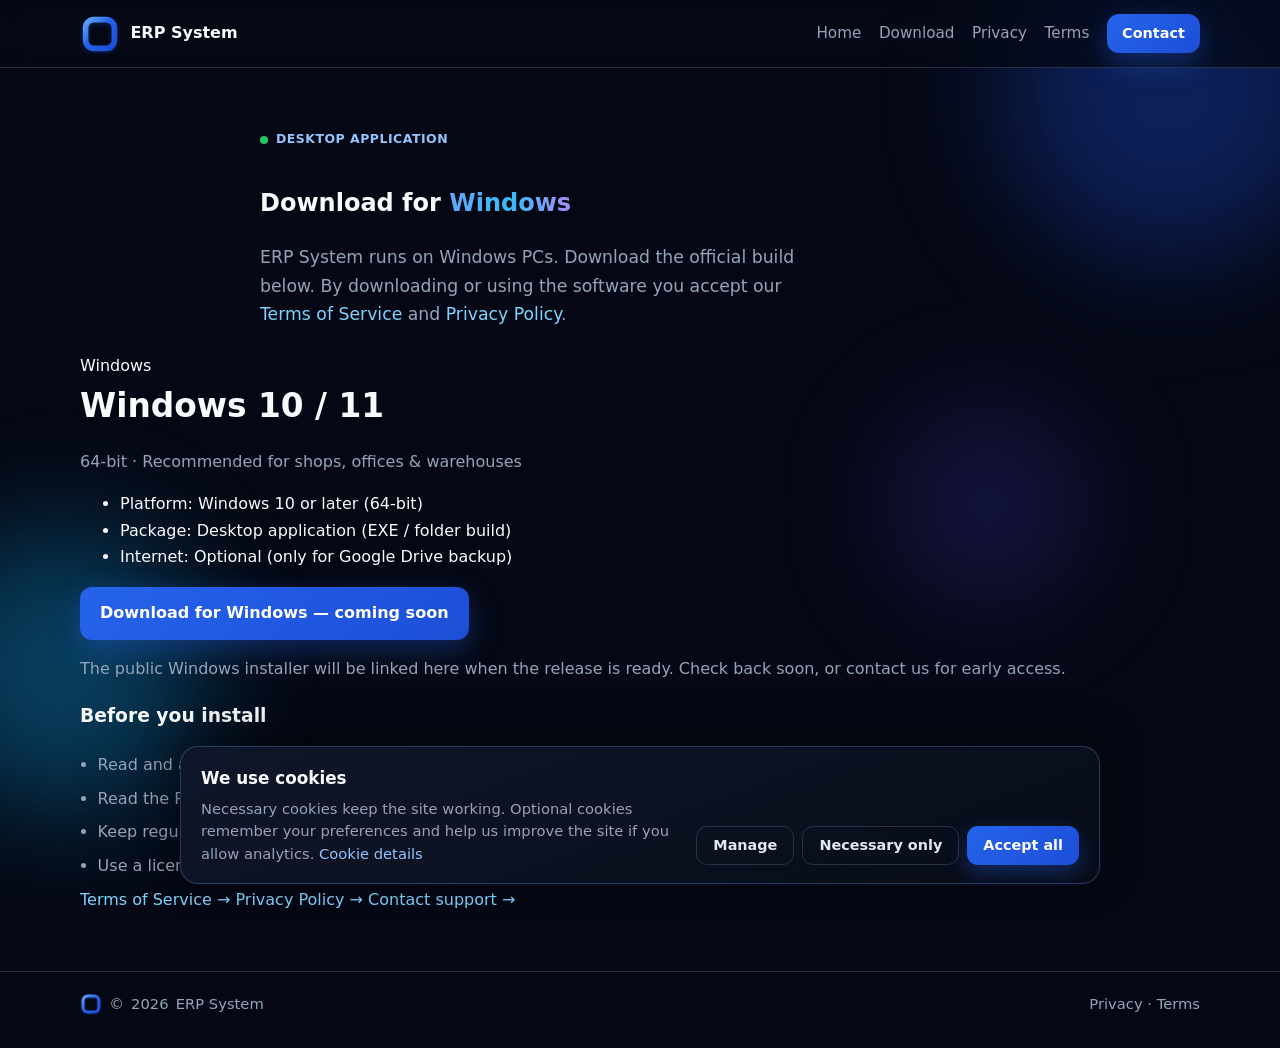
==== download.html @ c2de8b83 "Add Windows download page; strengthen liability/no-litigation acceptance; 48-50h best-effort reply" ====
<!DOCTYPE html>
<html lang="en">
<head>
  <meta charset="UTF-8" />
  <meta name="viewport" content="width=device-width, initial-scale=1" />
  <title>Download — ERP System for Windows</title>
  <meta name="description" content="Download ERP System for Windows. Professional desktop ERP for invoices, delivery challans, and backups." />
  <link rel="stylesheet" href="styles.css" />
  <link rel="icon" href="logo.svg" type="image/svg+xml" />
</head>
<body>
  <div class="page">
    <div class="bg-orbs" aria-hidden="true">
      <span class="orb orb-1"></span>
      <span class="orb orb-2"></span>
      <span class="orb orb-3"></span>
    </div>

    <header class="nav">
      <div class="container nav-inner">
        <a class="brand" href="index.html">
          <img src="logo.svg" alt="" class="brand-logo" width="40" height="40" />
          <span>ERP System</span>
        </a>
        <nav>
          <a href="index.html">Home</a>
          <a href="download.html">Download</a>
          <a href="privacy.html">Privacy</a>
          <a href="terms.html">Terms</a>
          <a class="btn btn-sm" href="index.html#contact">Contact</a>
        </nav>
      </div>
    </header>

    <section class="section download-hero">
      <div class="container narrow reveal show">
        <p class="eyebrow"><span class="pulse-dot"></span> Desktop application</p>
        <h1>Download for <span class="gradient-text">Windows</span></h1>
        <p class="lead">
          ERP System runs on Windows PCs. Download the official build below.
          By downloading or using the software you accept our
          <a href="terms.html">Terms of Service</a> and
          <a href="privacy.html">Privacy Policy</a>.
        </p>
      </div>

      <div class="container download-grid">
        <article class="download-card reveal show">
          <div class="download-os">
            <span class="os-badge">Windows</span>
            <h2>Windows 10 / 11</h2>
            <p class="muted">64-bit · Recommended for shops, offices &amp; warehouses</p>
          </div>
          <ul class="download-meta">
            <li>Platform: Windows 10 or later (64-bit)</li>
            <li>Package: Desktop application (EXE / folder build)</li>
            <li>Internet: Optional (only for Google Drive backup)</li>
          </ul>
          <!-- Replace href when official build is ready -->
          <a class="btn download-btn" id="win-download" href="#" aria-disabled="true">
            Download for Windows — coming soon
          </a>
          <p class="download-note muted">
            The public Windows installer will be linked here when the release is ready.
            Check back soon, or contact us for early access.
          </p>
        </article>

        <article class="download-side reveal show delay-1">
          <h3>Before you install</h3>
          <ul class="checklist">
            <li>Read and accept the Terms of Service</li>
            <li>Read the Privacy Policy</li>
            <li>Keep regular local backups of your data</li>
            <li>Use a licensed Windows PC you control</li>
          </ul>
          <div class="download-links">
            <a href="terms.html">Terms of Service →</a>
            <a href="privacy.html">Privacy Policy →</a>
            <a href="mailto:kingofdevilkillr1@gmail.com">Contact support →</a>
          </div>
        </article>
      </div>
    </section>

    <footer class="footer">
      <div class="container footer-inner">
        <span class="footer-brand">
          <img src="logo.svg" alt="" width="22" height="22" />
          © <span id="y"></span> ERP System
        </span>
        <span>
          <a href="privacy.html">Privacy</a>
          ·
          <a href="terms.html">Terms</a>
        </span>
      </div>
    </footer>
  </div>
  <script src="main.js"></script>
</body>
</html>
---- styles.css ----
:root {
  --bg: #050814;
  --bg-alt: #0a1020;
  --card: rgba(17, 24, 39, 0.85);
  --text: #f8fafc;
  --muted: #94a3b8;
  --line: rgba(51, 65, 85, 0.7);
  --brand: #2563eb;
  --brand-2: #38bdf8;
  --radius: 18px;
  --max: 1120px;
  --font: system-ui, -apple-system, "Segoe UI", Roboto, Helvetica, Arial, sans-serif;
}

* { box-sizing: border-box; }
html { scroll-behavior: smooth; }
body {
  margin: 0;
  font-family: var(--font);
  background: var(--bg);
  color: var(--text);
  line-height: 1.65;
  overflow-x: hidden;
}
a { color: #7dd3fc; text-decoration: none; }
a:hover { text-decoration: underline; }

.container { width: min(100% - 2rem, var(--max)); margin-inline: auto; }
.narrow { width: min(100% - 2rem, 760px); }

/* ===== INTRO ===== */
.intro {
  position: fixed; inset: 0; z-index: 1000;
  display: grid; place-content: center; justify-items: center;
  background: radial-gradient(ellipse at center, #0b1530 0%, #050814 70%);
  transition: opacity 0.7s ease, visibility 0.7s;
}
.intro.hide { opacity: 0; visibility: hidden; pointer-events: none; }
.intro-glow {
  position: absolute; width: 280px; height: 280px; border-radius: 50%;
  background: radial-gradient(circle, rgba(37,99,235,0.45), transparent 70%);
  filter: blur(8px); animation: pulse-glow 2.2s ease-in-out infinite;
}
.intro-logo-wrap { position: relative; z-index: 1; margin-bottom: 1.25rem; }
.intro-logo { display: block; filter: drop-shadow(0 12px 30px rgba(37,99,235,0.5)); }
.intro-ring {
  position: absolute; inset: -18px; border-radius: 36px;
  border: 2px solid rgba(96,165,250,0.35);
  animation: ring-spin 4s linear infinite;
}
.intro-title {
  margin: 0; font-size: 2rem; letter-spacing: -0.02em;
  animation: fade-up 0.8s 0.2s both;
}
.intro-sub {
  margin: 0.4rem 0 1.4rem; color: var(--muted);
  animation: fade-up 0.8s 0.35s both;
}
.intro-bar {
  width: 160px; height: 4px; border-radius: 99px; background: #1e293b; overflow: hidden;
  animation: fade-up 0.8s 0.5s both;
}
.intro-bar span {
  display: block; height: 100%; width: 40%;
  background: linear-gradient(90deg, var(--brand), var(--brand-2));
  border-radius: 99px;
  animation: bar-slide 1.1s ease-in-out infinite;
}

/* ===== PAGE MOTION ===== */
.page { position: relative; min-height: 100vh; }
.bg-orbs { position: fixed; inset: 0; pointer-events: none; z-index: 0; overflow: hidden; }
.orb {
  position: absolute; border-radius: 50%; filter: blur(60px); opacity: 0.35;
  animation: drift 18s ease-in-out infinite;
}
.orb-1 { width: 340px; height: 340px; background: #1d4ed8; top: -80px; right: -60px; }
.orb-2 { width: 280px; height: 280px; background: #0ea5e9; bottom: 10%; left: -80px; animation-delay: -6s; }
.orb-3 { width: 200px; height: 200px; background: #4f46e5; top: 45%; right: 15%; animation-delay: -11s; opacity: 0.22; }

.nav {
  position: sticky; top: 0; z-index: 20;
  backdrop-filter: blur(14px);
  background: rgba(5, 8, 20, 0.75);
  border-bottom: 1px solid var(--line);
}
.nav-inner {
  display: flex; align-items: center; justify-content: space-between;
  padding: 0.85rem 0; gap: 1rem;
}
.brand {
  display: flex; align-items: center; gap: 0.65rem;
  color: var(--text); font-weight: 700; text-decoration: none;
}
.brand-logo { border-radius: 10px; }
nav { display: flex; flex-wrap: wrap; gap: 0.85rem 1.1rem; align-items: center; }
nav a { color: var(--muted); font-size: 0.95rem; text-decoration: none; }
nav a:hover { color: var(--text); }

.btn {
  display: inline-flex; align-items: center; justify-content: center;
  padding: 0.85rem 1.25rem; border-radius: 12px;
  background: linear-gradient(135deg, #2563eb, #1d4ed8);
  color: white !important; font-weight: 700; text-decoration: none !important;
  border: none; box-shadow: 0 10px 28px rgba(37,99,235,0.35);
  transition: transform 0.15s ease, box-shadow 0.15s ease;
}
.btn:hover { transform: translateY(-2px); box-shadow: 0 14px 32px rgba(37,99,235,0.45); }
.btn-sm { padding: 0.5rem 0.95rem; font-size: 0.9rem; }
.btn-ghost {
  background: transparent; border: 1px solid var(--line);
  color: var(--text) !important; box-shadow: none;
}
.btn-ghost:hover { border-color: #475569; background: rgba(15,23,42,0.6); }

.hero {
  position: relative; z-index: 1;
  padding: 4.8rem 0 3.8rem;
}
.hero-grid {
  display: grid; grid-template-columns: 1.25fr 0.95fr;
  gap: 2.5rem; align-items: center;
}
.eyebrow {
  display: inline-flex; align-items: center; gap: 0.5rem;
  color: #93c5fd; font-weight: 700; letter-spacing: 0.04em;
  text-transform: uppercase; font-size: 0.78rem; margin: 0 0 0.85rem;
}
.pulse-dot {
  width: 8px; height: 8px; border-radius: 50%; background: #22c55e;
  box-shadow: 0 0 0 0 rgba(34,197,94,0.6);
  animation: pulse-dot 1.6s infinite;
}
.hero h1 {
  font-size: clamp(2.05rem, 4.2vw, 3.15rem);
  line-height: 1.12; margin: 0 0 1rem; letter-spacing: -0.03em;
}
.gradient-text {
  background: linear-gradient(90deg, #60a5fa, #38bdf8, #a78bfa);
  -webkit-background-clip: text; background-clip: text; color: transparent;
}
.lead { color: var(--muted); font-size: 1.08rem; margin: 0 0 1.5rem; max-width: 36rem; }
.lead-sm { color: var(--muted); margin: 0 0 1rem; }
.hero-actions { display: flex; flex-wrap: wrap; gap: 0.75rem; }

.hero-visual { display: flex; justify-content: center; }
.hero-card {
  width: min(100%, 340px);
  background: linear-gradient(160deg, rgba(30,41,59,0.9), rgba(15,23,42,0.95));
  border: 1px solid var(--line);
  border-radius: 24px;
  padding: 1.7rem;
  box-shadow: 0 25px 60px rgba(0,0,0,0.4);
}
.hero-logo { display: block; margin-bottom: 1rem; filter: drop-shadow(0 10px 24px rgba(37,99,235,0.45)); }
.hero-card h3 { margin: 0 0 0.75rem; }
.hero-card ul { margin: 0; padding-left: 1.1rem; color: var(--muted); }
.hero-card li { margin: 0.4rem 0; }

.section { position: relative; z-index: 1; padding: 3.6rem 0; }
.section-alt {
  background: linear-gradient(180deg, rgba(10,16,32,0.9), rgba(5,8,20,0.5));
  border-block: 1px solid var(--line);
}
.section h2 { margin: 0 0 0.5rem; font-size: clamp(1.55rem, 3vw, 2.05rem); }
.section-lead { color: var(--muted); margin: 0 0 1.75rem; }
.section-head { margin-bottom: 0.5rem; }

.cards {
  display: grid; grid-template-columns: repeat(3, 1fr); gap: 1rem;
}
.card {
  background: var(--card);
  border: 1px solid var(--line);
  border-radius: var(--radius);
  padding: 1.3rem;
  transition: transform 0.25s ease, border-color 0.25s ease, box-shadow 0.25s ease;
  backdrop-filter: blur(8px);
}
.card:hover {
  transform: translateY(-6px);
  border-color: rgba(96,165,250,0.45);
  box-shadow: 0 18px 40px rgba(0,0,0,0.3);
}
.card-icon { font-size: 1.4rem; margin-bottom: 0.55rem; }
.card h3 { margin: 0 0 0.45rem; font-size: 1.05rem; }
.card p { margin: 0; color: var(--muted); font-size: 0.96rem; }

.checklist { margin: 1.25rem 0 0; padding-left: 1.1rem; color: var(--muted); }
.checklist li { margin: 0.45rem 0; }
.links-row { display: flex; gap: 1.25rem; margin-top: 1.25rem; }

.contact-pill {
  display: inline-flex; align-items: center; gap: 0.65rem;
  padding: 0.85rem 1.2rem;
  border-radius: 999px;
  background: rgba(37,99,235,0.15);
  border: 1px solid rgba(96,165,250,0.35);
  color: #e0f2fe !important;
  font-weight: 600;
  text-decoration: none !important;
  transition: background 0.2s ease, transform 0.2s ease;
}
.contact-pill:hover { background: rgba(37,99,235,0.28); transform: translateY(-2px); }
.mail-ico { font-size: 1.1rem; }

.legal-page .legal { position: relative; z-index: 1; }
.legal { padding: 2.5rem 0 4rem; max-width: 800px; }
.legal h1 { margin-bottom: 0.25rem; }
.legal h2 { margin-top: 2rem; margin-bottom: 0.55rem; font-size: 1.25rem; }
.legal h3 { margin-top: 1.2rem; margin-bottom: 0.4rem; font-size: 1.05rem; }
.legal p, .legal li { color: #cbd5e1; }
.muted { color: var(--muted); }

.footer {
  position: relative; z-index: 1;
  border-top: 1px solid var(--line);
  padding: 1.25rem 0 2rem;
  color: var(--muted); font-size: 0.92rem;
}
.footer-inner {
  display: flex; flex-wrap: wrap; gap: 0.75rem 1.25rem;
  justify-content: space-between; align-items: center;
}
.footer-brand { display: inline-flex; align-items: center; gap: 0.45rem; }
.footer a { color: var(--muted); }
.footer a:hover { color: var(--text); }

/* ===== COOKIE BANNER ===== */
.cookie-banner {
  position: fixed;
  left: 0; right: 0; bottom: 0;
  z-index: 1100;
  padding: 1rem;
  transform: translateY(110%);
  opacity: 0;
  transition: transform 0.35s ease, opacity 0.35s ease;
  pointer-events: none;
}
.cookie-banner.cookie-show {
  transform: translateY(0);
  opacity: 1;
  pointer-events: auto;
}
.cookie-banner.cookie-hide {
  transform: translateY(110%);
  opacity: 0;
}
.cookie-inner {
  width: min(100%, 920px);
  margin: 0 auto;
  display: flex;
  flex-wrap: wrap;
  gap: 1rem 1.25rem;
  align-items: flex-end;
  justify-content: space-between;
  padding: 1.15rem 1.25rem;
  border-radius: 18px;
  background: linear-gradient(160deg, rgba(15,23,42,0.98), rgba(8,12,24,0.98));
  border: 1px solid rgba(96,165,250,0.28);
  box-shadow: 0 -8px 40px rgba(0,0,0,0.45), 0 0 0 1px rgba(255,255,255,0.03);
  backdrop-filter: blur(16px);
}
.cookie-text { flex: 1 1 280px; min-width: 0; }
.cookie-text strong {
  display: block;
  font-size: 1.05rem;
  margin-bottom: 0.35rem;
}
.cookie-text p {
  margin: 0;
  color: var(--muted);
  font-size: 0.92rem;
  line-height: 1.5;
}
.cookie-text a { color: #93c5fd; }
.cookie-details {
  display: none;
  gap: 0.45rem;
  margin-top: 0.85rem;
  padding-top: 0.75rem;
  border-top: 1px solid var(--line);
}
.cookie-details.is-open {
  display: grid;
}
.cookie-details label {
  display: flex;
  gap: 0.55rem;
  align-items: flex-start;
  font-size: 0.88rem;
  color: #cbd5e1;
  cursor: pointer;
}
.cookie-details input { margin-top: 0.2rem; accent-color: #2563eb; }
.cookie-actions {
  display: flex;
  flex-wrap: wrap;
  gap: 0.5rem;
  justify-content: flex-end;
}
.cookie-btn {
  border: none;
  cursor: pointer;
  font-family: inherit;
  font-weight: 700;
  font-size: 0.9rem;
  padding: 0.65rem 1rem;
  border-radius: 11px;
  transition: transform 0.12s ease, background 0.12s ease;
}
.cookie-btn:hover { transform: translateY(-1px); }
.cookie-btn-primary {
  background: linear-gradient(135deg, #2563eb, #1d4ed8);
  color: #fff;
  box-shadow: 0 8px 20px rgba(37,99,235,0.35);
}
.cookie-btn-ghost {
  background: transparent;
  color: #e2e8f0;
  border: 1px solid var(--line);
}
.cookie-btn-ghost:hover { background: rgba(30,41,59,0.8); }

/* animations */
.float-y { animation: float-y 3s ease-in-out infinite; }
.float-slow { animation: float-y 5s ease-in-out infinite; }
.spin-soft { animation: spin-soft 12s linear infinite; }

.reveal {
  opacity: 0; transform: translateY(28px);
  transition: opacity 0.7s ease, transform 0.7s ease;
}
.reveal.show { opacity: 1; transform: none; }
.delay-1 { transition-delay: 0.12s; }
.delay-2 { transition-delay: 0.24s; }

@keyframes float-y {
  0%, 100% { transform: translateY(0); }
  50% { transform: translateY(-12px); }
}
@keyframes spin-soft {
  from { transform: rotate(0deg); }
  to { transform: rotate(360deg); }
}
@keyframes ring-spin {
  from { transform: rotate(0deg); }
  to { transform: rotate(360deg); }
}
@keyframes pulse-glow {
  0%, 100% { transform: scale(1); opacity: 0.7; }
  50% { transform: scale(1.15); opacity: 1; }
}
@keyframes bar-slide {
  0% { transform: translateX(-100%); }
  100% { transform: translateX(280%); }
}
@keyframes fade-up {
  from { opacity: 0; transform: translateY(16px); }
  to { opacity: 1; transform: none; }
}
@keyframes drift {
  0%, 100% { transform: translate(0, 0); }
  50% { transform: translate(30px, -24px); }
}
@keyframes pulse-dot {
  0% { box-shadow: 0 0 0 0 rgba(34,197,94,0.55); }
  70% { box-shadow: 0 0 0 12px rgba(34,197,94,0); }
  100% { box-shadow: 0 0 0 0 rgba(34,197,94,0); }
}

@media (max-width: 860px) {
  .hero-grid, .cards { grid-template-columns: 1fr; }
  .hero { padding-top: 3rem; }
  nav a:not(.btn) { display: none; }
  .cookie-actions { width: 100%; }
  .cookie-btn { flex: 1 1 auto; }
}
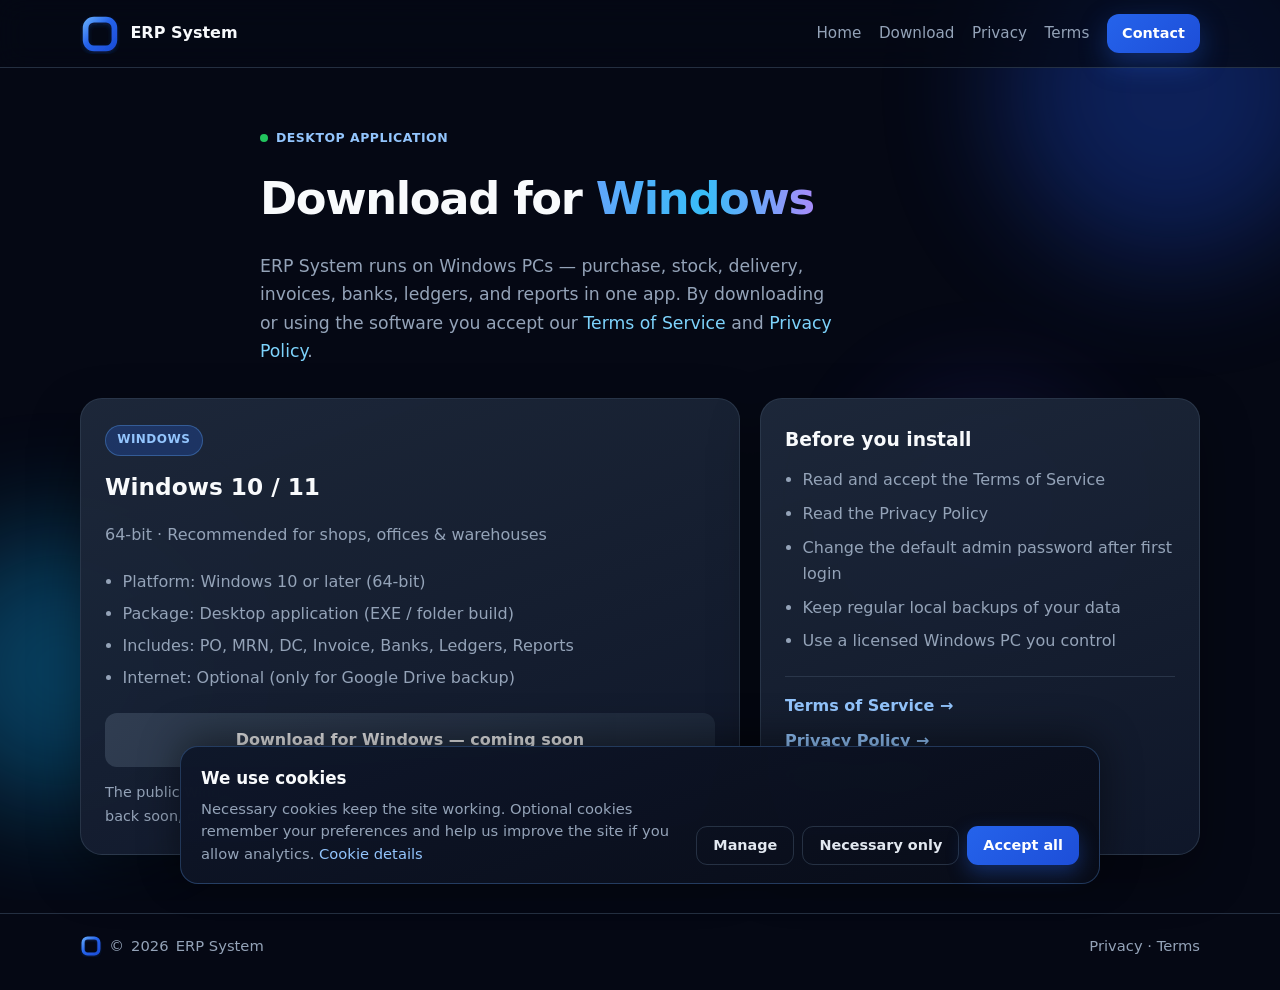
==== commit 97def869: "Download page: reflect full ERP feature set in description" ====
--- a/download.html
+++ b/download.html
@@ -4,7 +4,7 @@
   <meta charset="UTF-8" />
   <meta name="viewport" content="width=device-width, initial-scale=1" />
   <title>Download — ERP System for Windows</title>
-  <meta name="description" content="Download ERP System for Windows. Professional desktop ERP for invoices, delivery challans, and backups." />
+  <meta name="description" content="Download ERP System for Windows. Desktop ERP for PO, MRN, delivery, invoices, banks, ledgers, inventory, reports, and backups." />
   <link rel="stylesheet" href="styles.css" />
   <link rel="icon" href="logo.svg" type="image/svg+xml" />
 </head>
@@ -37,7 +37,7 @@
         <p class="eyebrow"><span class="pulse-dot"></span> Desktop application</p>
         <h1>Download for <span class="gradient-text">Windows</span></h1>
         <p class="lead">
-          ERP System runs on Windows PCs. Download the official build below.
+          ERP System runs on Windows PCs — purchase, stock, delivery, invoices, banks, ledgers, and reports in one app.
           By downloading or using the software you accept our
           <a href="terms.html">Terms of Service</a> and
           <a href="privacy.html">Privacy Policy</a>.
@@ -49,11 +49,12 @@
           <div class="download-os">
             <span class="os-badge">Windows</span>
             <h2>Windows 10 / 11</h2>
-            <p class="muted">64-bit · Recommended for shops, offices &amp; warehouses</p>
+            <p class="muted">64-bit · Recommended for shops, offices & warehouses</p>
           </div>
           <ul class="download-meta">
             <li>Platform: Windows 10 or later (64-bit)</li>
             <li>Package: Desktop application (EXE / folder build)</li>
+            <li>Includes: PO, MRN, DC, Invoice, Banks, Ledgers, Reports</li>
             <li>Internet: Optional (only for Google Drive backup)</li>
           </ul>
           <!-- Replace href when official build is ready -->
@@ -71,6 +72,7 @@
           <ul class="checklist">
             <li>Read and accept the Terms of Service</li>
             <li>Read the Privacy Policy</li>
+            <li>Change the default admin password after first login</li>
             <li>Keep regular local backups of your data</li>
             <li>Use a licensed Windows PC you control</li>
           </ul>
--- a/styles.css
+++ b/styles.css
@@ -28,7 +28,6 @@
 .container { width: min(100% - 2rem, var(--max)); margin-inline: auto; }
 .narrow { width: min(100% - 2rem, 760px); }
 
-/* ===== INTRO ===== */
 .intro {
   position: fixed; inset: 0; z-index: 1000;
   display: grid; place-content: center; justify-items: center;
@@ -48,14 +47,8 @@
   border: 2px solid rgba(96,165,250,0.35);
   animation: ring-spin 4s linear infinite;
 }
-.intro-title {
-  margin: 0; font-size: 2rem; letter-spacing: -0.02em;
-  animation: fade-up 0.8s 0.2s both;
-}
-.intro-sub {
-  margin: 0.4rem 0 1.4rem; color: var(--muted);
-  animation: fade-up 0.8s 0.35s both;
-}
+.intro-title { margin: 0; font-size: 2rem; letter-spacing: -0.02em; animation: fade-up 0.8s 0.2s both; }
+.intro-sub { margin: 0.4rem 0 1.4rem; color: var(--muted); animation: fade-up 0.8s 0.35s both; }
 .intro-bar {
   width: 160px; height: 4px; border-radius: 99px; background: #1e293b; overflow: hidden;
   animation: fade-up 0.8s 0.5s both;
@@ -63,11 +56,9 @@
 .intro-bar span {
   display: block; height: 100%; width: 40%;
   background: linear-gradient(90deg, var(--brand), var(--brand-2));
-  border-radius: 99px;
-  animation: bar-slide 1.1s ease-in-out infinite;
-}
-
-/* ===== PAGE MOTION ===== */
+  border-radius: 99px; animation: bar-slide 1.1s ease-in-out infinite;
+}
+
 .page { position: relative; min-height: 100vh; }
 .bg-orbs { position: fixed; inset: 0; pointer-events: none; z-index: 0; overflow: hidden; }
 .orb {
@@ -113,10 +104,7 @@
 }
 .btn-ghost:hover { border-color: #475569; background: rgba(15,23,42,0.6); }
 
-.hero {
-  position: relative; z-index: 1;
-  padding: 4.8rem 0 3.8rem;
-}
+.hero { position: relative; z-index: 1; padding: 4.8rem 0 3.8rem; }
 .hero-grid {
   display: grid; grid-template-columns: 1.25fr 0.95fr;
   gap: 2.5rem; align-items: center;
@@ -142,14 +130,12 @@
 .lead { color: var(--muted); font-size: 1.08rem; margin: 0 0 1.5rem; max-width: 36rem; }
 .lead-sm { color: var(--muted); margin: 0 0 1rem; }
 .hero-actions { display: flex; flex-wrap: wrap; gap: 0.75rem; }
-
 .hero-visual { display: flex; justify-content: center; }
 .hero-card {
   width: min(100%, 340px);
   background: linear-gradient(160deg, rgba(30,41,59,0.9), rgba(15,23,42,0.95));
   border: 1px solid var(--line);
-  border-radius: 24px;
-  padding: 1.7rem;
+  border-radius: 24px; padding: 1.7rem;
   box-shadow: 0 25px 60px rgba(0,0,0,0.4);
 }
 .hero-logo { display: block; margin-bottom: 1rem; filter: drop-shadow(0 10px 24px rgba(37,99,235,0.45)); }
@@ -164,18 +150,12 @@
 }
 .section h2 { margin: 0 0 0.5rem; font-size: clamp(1.55rem, 3vw, 2.05rem); }
 .section-lead { color: var(--muted); margin: 0 0 1.75rem; }
-.section-head { margin-bottom: 0.5rem; }
-
-.cards {
-  display: grid; grid-template-columns: repeat(3, 1fr); gap: 1rem;
-}
+
+.cards { display: grid; grid-template-columns: repeat(3, 1fr); gap: 1rem; }
 .card {
-  background: var(--card);
-  border: 1px solid var(--line);
-  border-radius: var(--radius);
-  padding: 1.3rem;
+  background: var(--card); border: 1px solid var(--line); border-radius: var(--radius);
+  padding: 1.3rem; backdrop-filter: blur(8px);
   transition: transform 0.25s ease, border-color 0.25s ease, box-shadow 0.25s ease;
-  backdrop-filter: blur(8px);
 }
 .card:hover {
   transform: translateY(-6px);
@@ -188,21 +168,57 @@
 
 .checklist { margin: 1.25rem 0 0; padding-left: 1.1rem; color: var(--muted); }
 .checklist li { margin: 0.45rem 0; }
-.links-row { display: flex; gap: 1.25rem; margin-top: 1.25rem; }
+.links-row { display: flex; flex-wrap: wrap; gap: 1.25rem; margin-top: 1.25rem; }
 
 .contact-pill {
   display: inline-flex; align-items: center; gap: 0.65rem;
-  padding: 0.85rem 1.2rem;
-  border-radius: 999px;
+  padding: 0.85rem 1.2rem; border-radius: 999px;
   background: rgba(37,99,235,0.15);
   border: 1px solid rgba(96,165,250,0.35);
-  color: #e0f2fe !important;
-  font-weight: 600;
-  text-decoration: none !important;
-  transition: background 0.2s ease, transform 0.2s ease;
+  color: #e0f2fe !important; font-weight: 600; text-decoration: none !important;
 }
 .contact-pill:hover { background: rgba(37,99,235,0.28); transform: translateY(-2px); }
-.mail-ico { font-size: 1.1rem; }
+
+.download-hero { padding-top: 3.5rem; }
+.download-hero h1 {
+  font-size: clamp(2rem, 4vw, 2.8rem);
+  margin: 0 0 1rem; letter-spacing: -0.03em;
+}
+.download-grid {
+  display: grid; grid-template-columns: 1.2fr 0.8fr;
+  gap: 1.25rem; margin-top: 2rem;
+}
+.download-card, .download-side {
+  background: linear-gradient(160deg, rgba(30,41,59,0.95), rgba(15,23,42,0.98));
+  border: 1px solid var(--line); border-radius: 22px;
+  padding: 1.6rem 1.5rem;
+  box-shadow: 0 20px 50px rgba(0,0,0,0.35);
+}
+.os-badge {
+  display: inline-block; padding: 0.3rem 0.7rem; border-radius: 999px;
+  font-size: 0.75rem; font-weight: 800; letter-spacing: 0.04em;
+  text-transform: uppercase;
+  background: rgba(37,99,235,0.25); color: #93c5fd;
+  border: 1px solid rgba(96,165,250,0.35); margin-bottom: 0.75rem;
+}
+.download-os h2 { margin: 0 0 0.35rem; font-size: 1.45rem; }
+.download-meta { margin: 1.25rem 0 1.4rem; padding-left: 1.1rem; color: var(--muted); }
+.download-meta li { margin: 0.35rem 0; }
+.download-btn { width: 100%; text-align: center; }
+.download-btn[aria-disabled="true"] {
+  pointer-events: none;
+  background: linear-gradient(135deg, #334155, #1e293b);
+  box-shadow: none; opacity: 0.9;
+}
+.download-note { margin: 0.9rem 0 0; font-size: 0.9rem; }
+.download-side h3 { margin: 0 0 0.75rem; }
+.download-side .checklist { margin-top: 0.5rem; }
+.download-links {
+  display: grid; gap: 0.55rem; margin-top: 1.35rem; padding-top: 1rem;
+  border-top: 1px solid var(--line);
+}
+.download-links a { color: #93c5fd; font-weight: 600; text-decoration: none; }
+.download-links a:hover { text-decoration: underline; }
 
 .legal-page .legal { position: relative; z-index: 1; }
 .legal { padding: 2.5rem 0 4rem; max-width: 800px; }
@@ -226,143 +242,65 @@
 .footer a { color: var(--muted); }
 .footer a:hover { color: var(--text); }
 
-/* ===== COOKIE BANNER ===== */
 .cookie-banner {
-  position: fixed;
-  left: 0; right: 0; bottom: 0;
-  z-index: 1100;
-  padding: 1rem;
-  transform: translateY(110%);
-  opacity: 0;
-  transition: transform 0.35s ease, opacity 0.35s ease;
-  pointer-events: none;
-}
-.cookie-banner.cookie-show {
-  transform: translateY(0);
-  opacity: 1;
-  pointer-events: auto;
-}
-.cookie-banner.cookie-hide {
-  transform: translateY(110%);
-  opacity: 0;
-}
+  position: fixed; left: 0; right: 0; bottom: 0; z-index: 1100; padding: 1rem;
+  transform: translateY(110%); opacity: 0;
+  transition: transform 0.35s ease, opacity 0.35s ease; pointer-events: none;
+}
+.cookie-banner.cookie-show { transform: translateY(0); opacity: 1; pointer-events: auto; }
+.cookie-banner.cookie-hide { transform: translateY(110%); opacity: 0; }
 .cookie-inner {
-  width: min(100%, 920px);
-  margin: 0 auto;
-  display: flex;
-  flex-wrap: wrap;
-  gap: 1rem 1.25rem;
-  align-items: flex-end;
-  justify-content: space-between;
-  padding: 1.15rem 1.25rem;
-  border-radius: 18px;
+  width: min(100%, 920px); margin: 0 auto;
+  display: flex; flex-wrap: wrap; gap: 1rem 1.25rem;
+  align-items: flex-end; justify-content: space-between;
+  padding: 1.15rem 1.25rem; border-radius: 18px;
   background: linear-gradient(160deg, rgba(15,23,42,0.98), rgba(8,12,24,0.98));
   border: 1px solid rgba(96,165,250,0.28);
-  box-shadow: 0 -8px 40px rgba(0,0,0,0.45), 0 0 0 1px rgba(255,255,255,0.03);
+  box-shadow: 0 -8px 40px rgba(0,0,0,0.45);
   backdrop-filter: blur(16px);
 }
 .cookie-text { flex: 1 1 280px; min-width: 0; }
-.cookie-text strong {
-  display: block;
-  font-size: 1.05rem;
-  margin-bottom: 0.35rem;
-}
-.cookie-text p {
-  margin: 0;
-  color: var(--muted);
-  font-size: 0.92rem;
-  line-height: 1.5;
-}
+.cookie-text strong { display: block; font-size: 1.05rem; margin-bottom: 0.35rem; }
+.cookie-text p { margin: 0; color: var(--muted); font-size: 0.92rem; line-height: 1.5; }
 .cookie-text a { color: #93c5fd; }
 .cookie-details {
-  display: none;
-  gap: 0.45rem;
-  margin-top: 0.85rem;
-  padding-top: 0.75rem;
+  display: none; gap: 0.45rem; margin-top: 0.85rem; padding-top: 0.75rem;
   border-top: 1px solid var(--line);
 }
-.cookie-details.is-open {
-  display: grid;
-}
+.cookie-details.is-open { display: grid; }
 .cookie-details label {
-  display: flex;
-  gap: 0.55rem;
-  align-items: flex-start;
-  font-size: 0.88rem;
-  color: #cbd5e1;
-  cursor: pointer;
+  display: flex; gap: 0.55rem; align-items: flex-start;
+  font-size: 0.88rem; color: #cbd5e1; cursor: pointer;
 }
 .cookie-details input { margin-top: 0.2rem; accent-color: #2563eb; }
-.cookie-actions {
-  display: flex;
-  flex-wrap: wrap;
-  gap: 0.5rem;
-  justify-content: flex-end;
-}
+.cookie-actions { display: flex; flex-wrap: wrap; gap: 0.5rem; justify-content: flex-end; }
 .cookie-btn {
-  border: none;
-  cursor: pointer;
-  font-family: inherit;
-  font-weight: 700;
-  font-size: 0.9rem;
-  padding: 0.65rem 1rem;
-  border-radius: 11px;
-  transition: transform 0.12s ease, background 0.12s ease;
-}
-.cookie-btn:hover { transform: translateY(-1px); }
+  border: none; cursor: pointer; font-family: inherit; font-weight: 700;
+  font-size: 0.9rem; padding: 0.65rem 1rem; border-radius: 11px;
+}
 .cookie-btn-primary {
-  background: linear-gradient(135deg, #2563eb, #1d4ed8);
-  color: #fff;
+  background: linear-gradient(135deg, #2563eb, #1d4ed8); color: #fff;
   box-shadow: 0 8px 20px rgba(37,99,235,0.35);
 }
 .cookie-btn-ghost {
-  background: transparent;
-  color: #e2e8f0;
-  border: 1px solid var(--line);
-}
-.cookie-btn-ghost:hover { background: rgba(30,41,59,0.8); }
-
-/* animations */
+  background: transparent; color: #e2e8f0; border: 1px solid var(--line);
+}
+
 .float-y { animation: float-y 3s ease-in-out infinite; }
 .float-slow { animation: float-y 5s ease-in-out infinite; }
 .spin-soft { animation: spin-soft 12s linear infinite; }
-
-.reveal {
-  opacity: 0; transform: translateY(28px);
-  transition: opacity 0.7s ease, transform 0.7s ease;
-}
+.reveal { opacity: 0; transform: translateY(28px); transition: opacity 0.7s ease, transform 0.7s ease; }
 .reveal.show { opacity: 1; transform: none; }
 .delay-1 { transition-delay: 0.12s; }
 .delay-2 { transition-delay: 0.24s; }
 
-@keyframes float-y {
-  0%, 100% { transform: translateY(0); }
-  50% { transform: translateY(-12px); }
-}
-@keyframes spin-soft {
-  from { transform: rotate(0deg); }
-  to { transform: rotate(360deg); }
-}
-@keyframes ring-spin {
-  from { transform: rotate(0deg); }
-  to { transform: rotate(360deg); }
-}
-@keyframes pulse-glow {
-  0%, 100% { transform: scale(1); opacity: 0.7; }
-  50% { transform: scale(1.15); opacity: 1; }
-}
-@keyframes bar-slide {
-  0% { transform: translateX(-100%); }
-  100% { transform: translateX(280%); }
-}
-@keyframes fade-up {
-  from { opacity: 0; transform: translateY(16px); }
-  to { opacity: 1; transform: none; }
-}
-@keyframes drift {
-  0%, 100% { transform: translate(0, 0); }
-  50% { transform: translate(30px, -24px); }
-}
+@keyframes float-y { 0%, 100% { transform: translateY(0); } 50% { transform: translateY(-12px); } }
+@keyframes spin-soft { from { transform: rotate(0deg); } to { transform: rotate(360deg); } }
+@keyframes ring-spin { from { transform: rotate(0deg); } to { transform: rotate(360deg); } }
+@keyframes pulse-glow { 0%, 100% { transform: scale(1); opacity: 0.7; } 50% { transform: scale(1.15); opacity: 1; } }
+@keyframes bar-slide { 0% { transform: translateX(-100%); } 100% { transform: translateX(280%); } }
+@keyframes fade-up { from { opacity: 0; transform: translateY(16px); } to { opacity: 1; transform: none; } }
+@keyframes drift { 0%, 100% { transform: translate(0, 0); } 50% { transform: translate(30px, -24px); } }
 @keyframes pulse-dot {
   0% { box-shadow: 0 0 0 0 rgba(34,197,94,0.55); }
   70% { box-shadow: 0 0 0 12px rgba(34,197,94,0); }
@@ -370,7 +308,7 @@
 }
 
 @media (max-width: 860px) {
-  .hero-grid, .cards { grid-template-columns: 1fr; }
+  .hero-grid, .cards, .download-grid { grid-template-columns: 1fr; }
   .hero { padding-top: 3rem; }
   nav a:not(.btn) { display: none; }
   .cookie-actions { width: 100%; }
